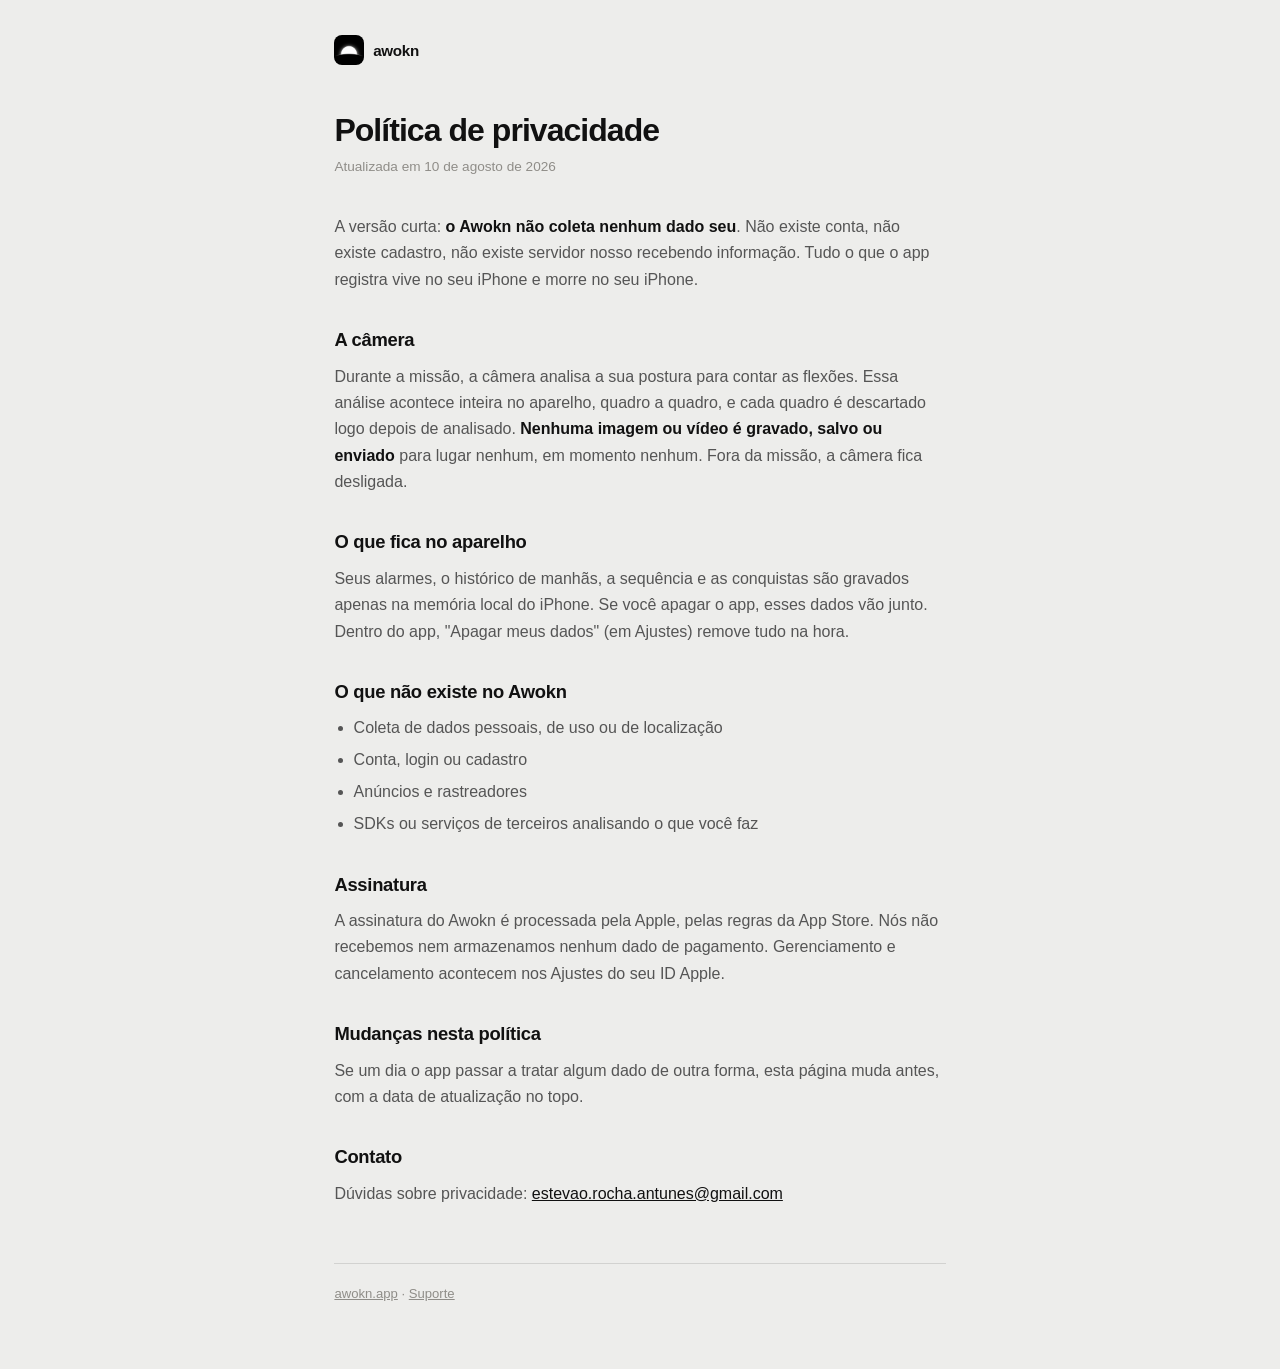
==== privacidade/index.html @ 8ab1df55 "site: awokn.app (landing, privacidade, suporte)" ====
<!doctype html>
<html lang="pt-BR">
<head>
<meta charset="utf-8">
<meta name="viewport" content="width=device-width, initial-scale=1">
<title>Privacidade · Awokn</title>
<meta name="description" content="Política de privacidade do Awokn: nenhum dado é coletado. A câmera analisa a postura no próprio aparelho e nada é gravado ou enviado.">
<link rel="stylesheet" href="/_page.css">
<link rel="icon" href="/icon.png">
<link rel="apple-touch-icon" href="/icon.png">
</head>
<body>
<div class="wrap">
  <a class="brand" href="/"><img src="/icon.png" alt=""><span>awokn</span></a>

  <h1>Política de privacidade</h1>
  <p class="updated">Atualizada em 10 de agosto de 2026</p>

  <p>A versão curta: <strong>o Awokn não coleta nenhum dado seu</strong>. Não existe conta, não existe cadastro, não existe servidor nosso recebendo informação. Tudo o que o app registra vive no seu iPhone e morre no seu iPhone.</p>

  <h2>A câmera</h2>
  <p>Durante a missão, a câmera analisa a sua postura para contar as flexões. Essa análise acontece inteira no aparelho, quadro a quadro, e cada quadro é descartado logo depois de analisado. <strong>Nenhuma imagem ou vídeo é gravado, salvo ou enviado</strong> para lugar nenhum, em momento nenhum. Fora da missão, a câmera fica desligada.</p>

  <h2>O que fica no aparelho</h2>
  <p>Seus alarmes, o histórico de manhãs, a sequência e as conquistas são gravados apenas na memória local do iPhone. Se você apagar o app, esses dados vão junto. Dentro do app, "Apagar meus dados" (em Ajustes) remove tudo na hora.</p>

  <h2>O que não existe no Awokn</h2>
  <ul>
    <li>Coleta de dados pessoais, de uso ou de localização</li>
    <li>Conta, login ou cadastro</li>
    <li>Anúncios e rastreadores</li>
    <li>SDKs ou serviços de terceiros analisando o que você faz</li>
  </ul>

  <h2>Assinatura</h2>
  <p>A assinatura do Awokn é processada pela Apple, pelas regras da App Store. Nós não recebemos nem armazenamos nenhum dado de pagamento. Gerenciamento e cancelamento acontecem nos Ajustes do seu ID Apple.</p>

  <h2>Mudanças nesta política</h2>
  <p>Se um dia o app passar a tratar algum dado de outra forma, esta página muda antes, com a data de atualização no topo.</p>

  <h2>Contato</h2>
  <p>Dúvidas sobre privacidade: <a href="mailto:estevao.rocha.antunes@gmail.com">estevao.rocha.antunes@gmail.com</a></p>

  <p class="foot"><a href="/">awokn.app</a> · <a href="/suporte/">Suporte</a></p>
</div>
</body>
</html>
---- _page.css ----
/* Páginas de texto do awokn.app: identidade clara do app (DesignTokens). */
* { margin: 0; padding: 0; box-sizing: border-box; }
:root {
  --bg: #EDEDEB;
  --ink: #111111;
  --muted: #555555;
  --faint: #8F8D88;
}
@media (prefers-color-scheme: dark) {
  :root { --bg: #0E0D0B; --ink: #F5F5F3; --muted: #A8A5A0; --faint: #6E6C67; }
}
body {
  background: var(--bg);
  color: var(--ink);
  font-family: -apple-system, BlinkMacSystemFont, "SF Pro Display", "Helvetica Neue", Helvetica, Arial, sans-serif;
  -webkit-font-smoothing: antialiased;
  line-height: 1.65;
}
.wrap { max-width: 41rem; margin: 0 auto; padding: 2.2rem 1.4rem 4rem; }
.brand { display: inline-flex; align-items: center; gap: .55rem; text-decoration: none; color: var(--ink); margin-bottom: 3rem; }
.brand img { width: 30px; height: 30px; border-radius: 8px; display: block; }
.brand span { font-weight: 800; font-size: .95rem; letter-spacing: -0.02em; }
h1 { font-size: 2rem; font-weight: 800; letter-spacing: -0.03em; line-height: 1.1; margin-bottom: .5rem; }
.updated { color: var(--faint); font-size: .85rem; margin-bottom: 2.2rem; }
h2 { font-size: 1.15rem; font-weight: 700; letter-spacing: -0.015em; margin: 2rem 0 .5rem; }
p, li { color: var(--muted); font-size: 1rem; }
ul { padding-left: 1.2rem; display: grid; gap: .35rem; margin: .4rem 0; }
strong { color: var(--ink); font-weight: 650; }
a { color: var(--ink); }
.foot { margin-top: 3.5rem; padding-top: 1.2rem; border-top: 1px solid rgba(127,127,127,.25); font-size: .82rem; color: var(--faint); }
.foot a { color: var(--faint); }
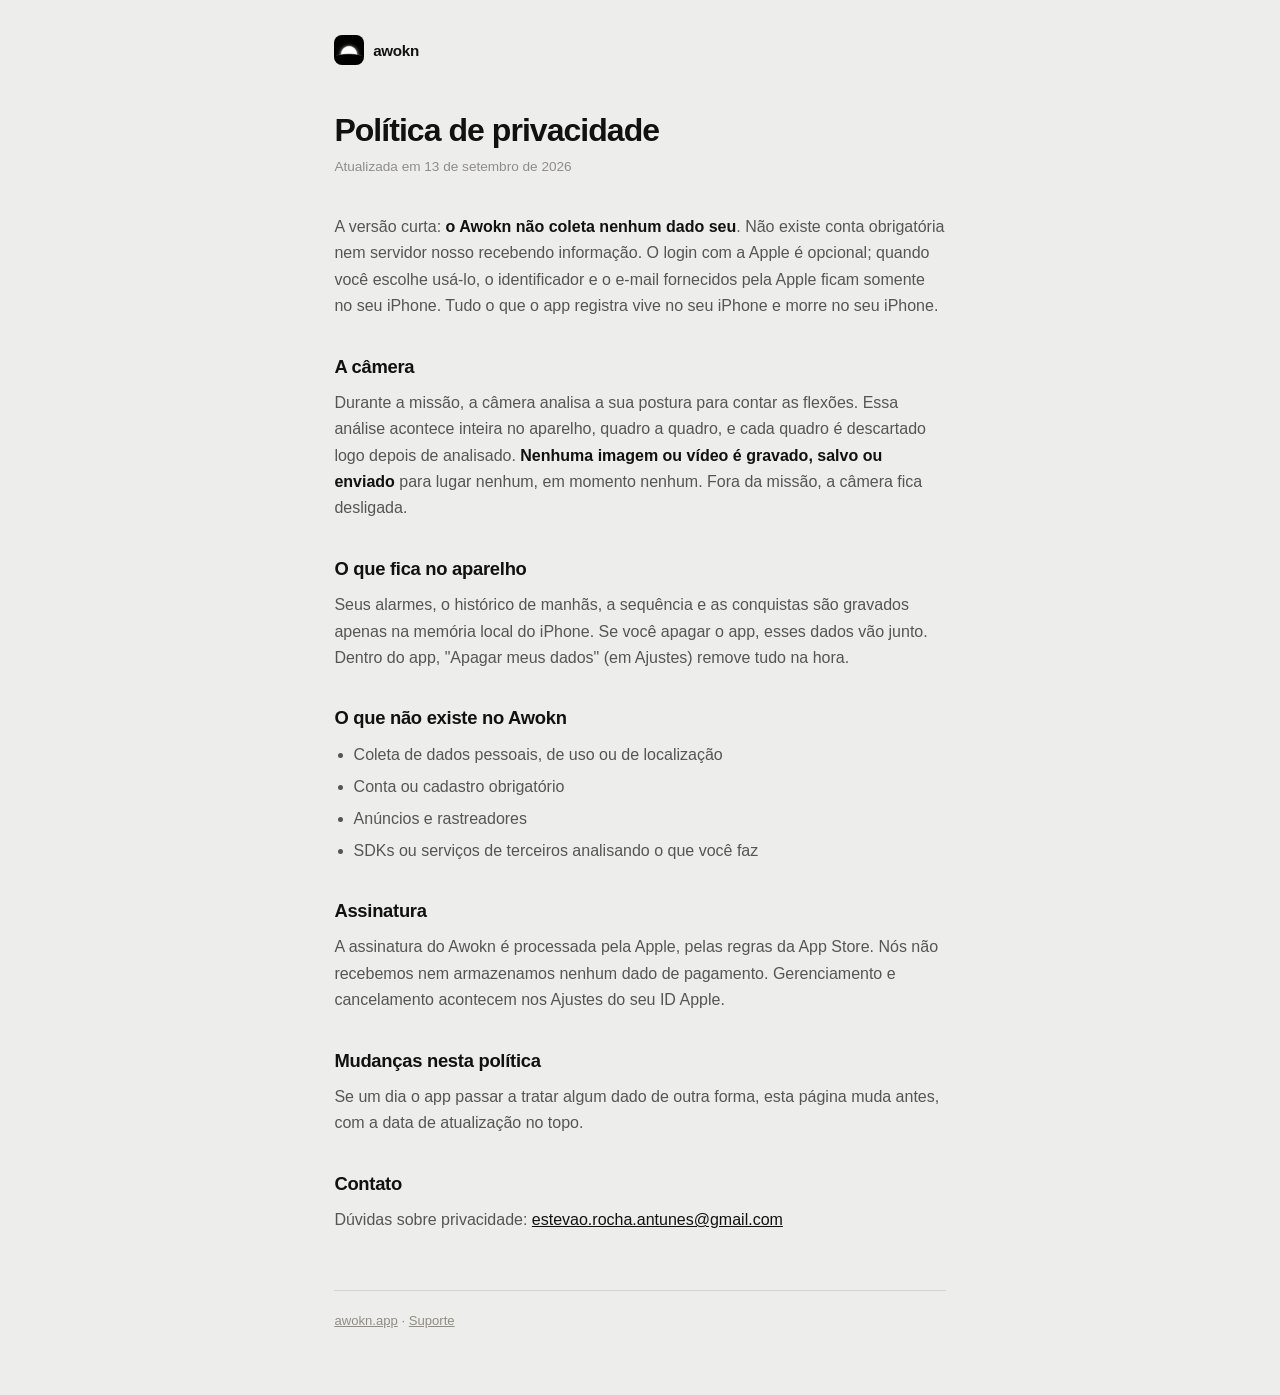
==== commit 04f1b517: "docs: clarify optional Apple sign-in" ====
--- a/privacidade/index.html
+++ b/privacidade/index.html
@@ -14,9 +14,9 @@
   <a class="brand" href="/"><img src="/icon.png" alt=""><span>awokn</span></a>
 
   <h1>Política de privacidade</h1>
-  <p class="updated">Atualizada em 10 de agosto de 2026</p>
+  <p class="updated">Atualizada em 13 de setembro de 2026</p>
 
-  <p>A versão curta: <strong>o Awokn não coleta nenhum dado seu</strong>. Não existe conta, não existe cadastro, não existe servidor nosso recebendo informação. Tudo o que o app registra vive no seu iPhone e morre no seu iPhone.</p>
+  <p>A versão curta: <strong>o Awokn não coleta nenhum dado seu</strong>. Não existe conta obrigatória nem servidor nosso recebendo informação. O login com a Apple é opcional; quando você escolhe usá-lo, o identificador e o e-mail fornecidos pela Apple ficam somente no seu iPhone. Tudo o que o app registra vive no seu iPhone e morre no seu iPhone.</p>
 
   <h2>A câmera</h2>
   <p>Durante a missão, a câmera analisa a sua postura para contar as flexões. Essa análise acontece inteira no aparelho, quadro a quadro, e cada quadro é descartado logo depois de analisado. <strong>Nenhuma imagem ou vídeo é gravado, salvo ou enviado</strong> para lugar nenhum, em momento nenhum. Fora da missão, a câmera fica desligada.</p>
@@ -27,7 +27,7 @@
   <h2>O que não existe no Awokn</h2>
   <ul>
     <li>Coleta de dados pessoais, de uso ou de localização</li>
-    <li>Conta, login ou cadastro</li>
+    <li>Conta ou cadastro obrigatório</li>
     <li>Anúncios e rastreadores</li>
     <li>SDKs ou serviços de terceiros analisando o que você faz</li>
   </ul>
